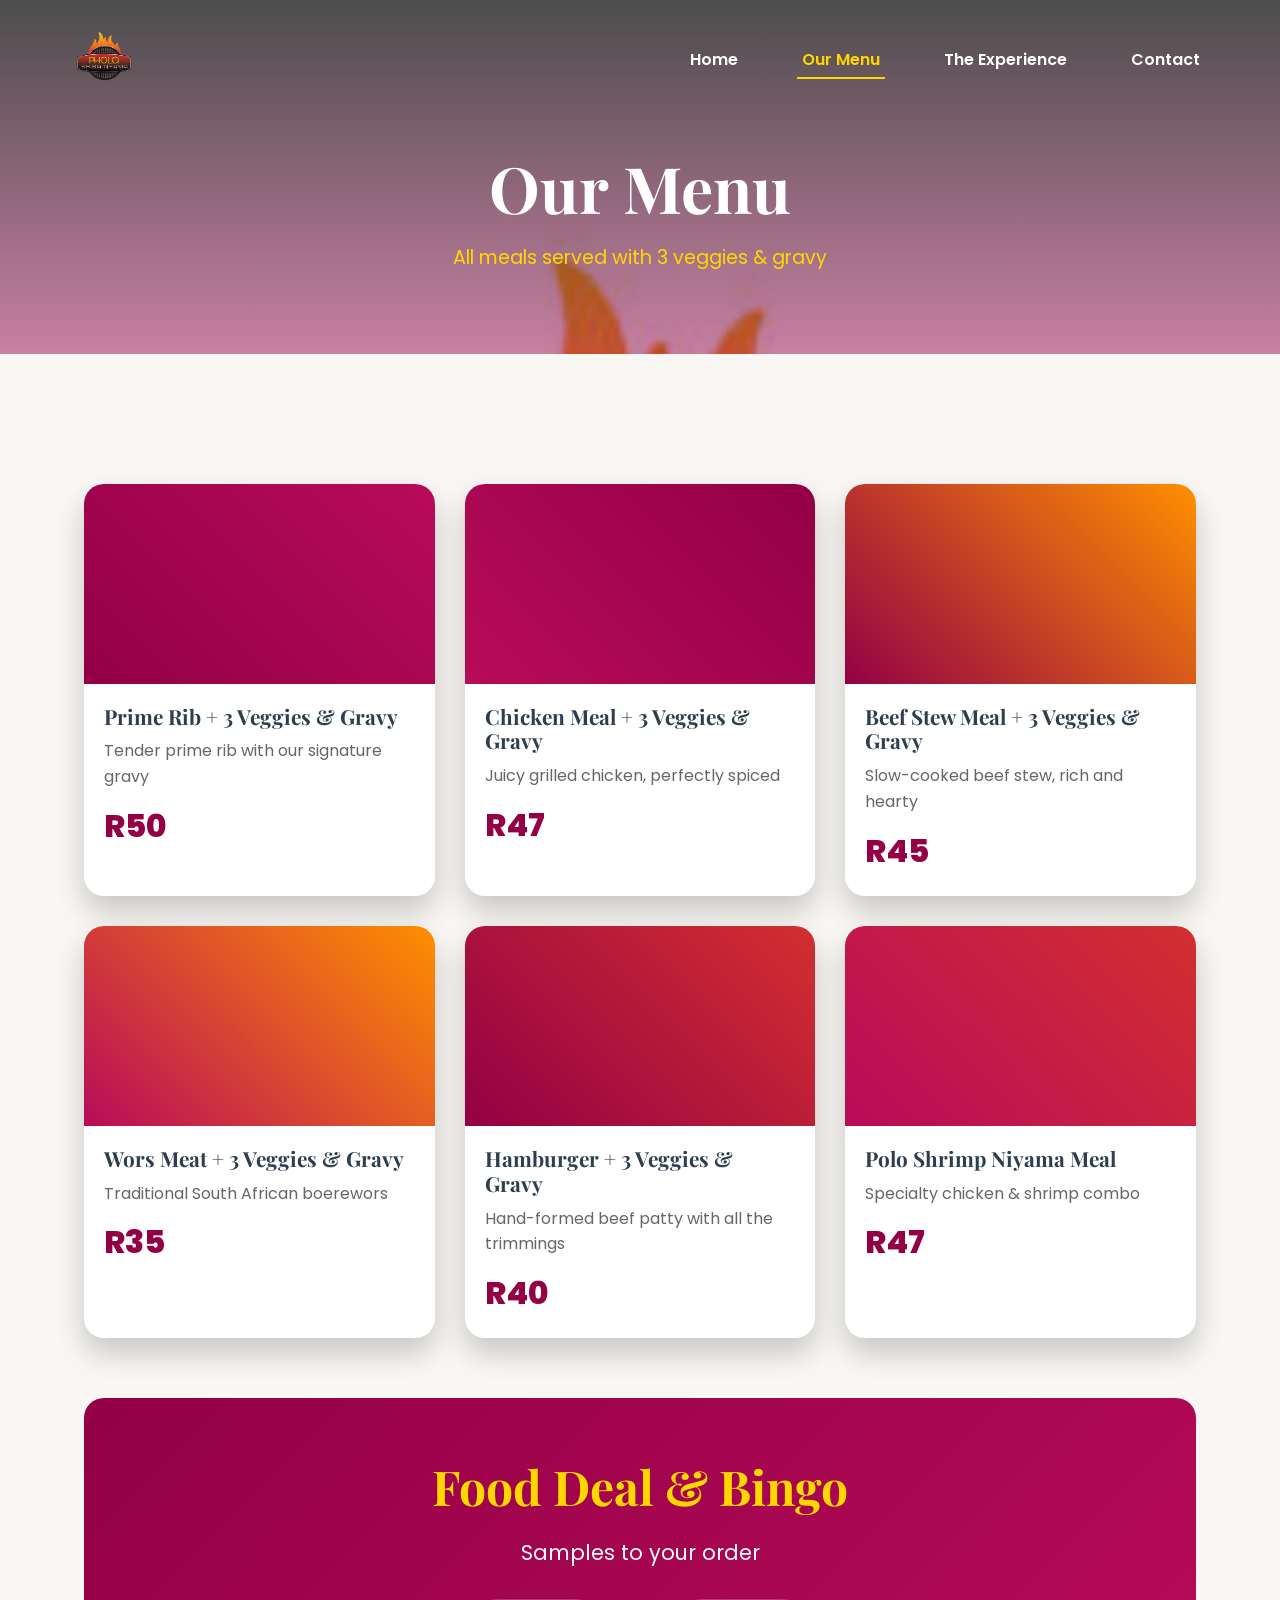
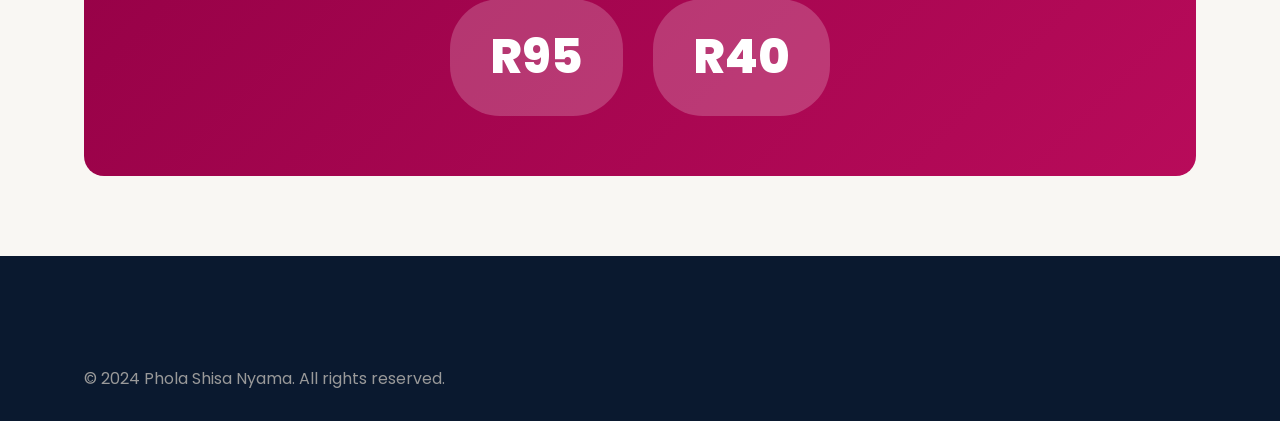
==== menu.html @ becb3c3a "Initial commit: Phola Shisa Nyama website - Complete restaurant website with hero slider, menu pages" ====
<!DOCTYPE html>
<html lang="en">
<head>
    <meta charset="UTF-8">
    <meta name="viewport" content="width=device-width, initial-scale=1.0">
    <title>Our Menu - Phola Shisa Nyama</title>
    <link rel="stylesheet" href="css/style.css">
    <link rel="stylesheet" href="https://cdnjs.cloudflare.com/ajax/libs/font-awesome/6.0.0/css/all.min.css">
    <link href="https://fonts.googleapis.com/css2?family=Playfair+Display:wght@400;500;600;700;800&family=Poppins:wght@300;400;500;600;700;800&display=swap" rel="stylesheet">
</head>
<body>
    <header class="header-transparent scrolled">
        <nav class="navbar">
            <div class="logo">
                <img src="images/images-removebg-preview.png" alt="Phola Shisa Nyama Logo">
            </div>
            <ul class="nav-menu">
                <li><a href="index.html">Home</a></li>
                <li><a href="menu.html" class="active">Our Menu</a></li>
                <li><a href="index.html#experience">The Experience</a></li>
                <li><a href="index.html#contact">Contact</a></li>
            </ul>
            <div class="hamburger">
                <span></span>
                <span></span>
                <span></span>
            </div>
        </nav>
    </header>

    <section class="page-header" style="background: linear-gradient(rgba(0,0,0,0.7), rgba(147,0,69,0.5)), url('images/images.jpg'); background-size: cover; padding: 150px 0 80px;">
        <div class="container">
            <h1 style="font-size: 4rem; font-family: var(--font-display); color: var(--white);">Our Menu</h1>
            <p style="font-size: 1.2rem; color: var(--gold);">All meals served with 3 veggies & gravy</p>
        </div>
    </section>

    <section class="full-menu" style="padding: 80px 0;">
        <div class="container">
            <div class="menu-grid" style="grid-template-columns: repeat(auto-fit, minmax(300px, 1fr));">
                <div class="menu-item">
                    <div class="menu-item-image" style="background: linear-gradient(45deg, #930045, #b80b5a); height: 200px;"></div>
                    <div class="menu-item-content" style="padding: 20px;">
                        <h3>Prime Rib + 3 Veggies & Gravy</h3>
                        <p style="color: #666; margin: 10px 0;">Tender prime rib with our signature gravy</p>
                        <div class="price" style="font-size: 2rem; color: #930045; font-weight: 800;">R50</div>
                    </div>
                </div>
                
                <div class="menu-item">
                    <div class="menu-item-image" style="background: linear-gradient(45deg, #b80b5a, #930045); height: 200px;"></div>
                    <div class="menu-item-content" style="padding: 20px;">
                        <h3>Chicken Meal + 3 Veggies & Gravy</h3>
                        <p style="color: #666; margin: 10px 0;">Juicy grilled chicken, perfectly spiced</p>
                        <div class="price" style="font-size: 2rem; color: #930045; font-weight: 800;">R47</div>
                    </div>
                </div>
                
                <div class="menu-item">
                    <div class="menu-item-image" style="background: linear-gradient(45deg, #930045, #ff8f00); height: 200px;"></div>
                    <div class="menu-item-content" style="padding: 20px;">
                        <h3>Beef Stew Meal + 3 Veggies & Gravy</h3>
                        <p style="color: #666; margin: 10px 0;">Slow-cooked beef stew, rich and hearty</p>
                        <div class="price" style="font-size: 2rem; color: #930045; font-weight: 800;">R45</div>
                    </div>
                </div>
                
                <div class="menu-item">
                    <div class="menu-item-image" style="background: linear-gradient(45deg, #b80b5a, #ff8f00); height: 200px;"></div>
                    <div class="menu-item-content" style="padding: 20px;">
                        <h3>Wors Meat + 3 Veggies & Gravy</h3>
                        <p style="color: #666; margin: 10px 0;">Traditional South African boerewors</p>
                        <div class="price" style="font-size: 2rem; color: #930045; font-weight: 800;">R35</div>
                    </div>
                </div>
                
                <div class="menu-item">
                    <div class="menu-item-image" style="background: linear-gradient(45deg, #930045, #d32f2f); height: 200px;"></div>
                    <div class="menu-item-content" style="padding: 20px;">
                        <h3>Hamburger + 3 Veggies & Gravy</h3>
                        <p style="color: #666; margin: 10px 0;">Hand-formed beef patty with all the trimmings</p>
                        <div class="price" style="font-size: 2rem; color: #930045; font-weight: 800;">R40</div>
                    </div>
                </div>
                
                <div class="menu-item">
                    <div class="menu-item-image" style="background: linear-gradient(45deg, #b80b5a, #d32f2f); height: 200px;"></div>
                    <div class="menu-item-content" style="padding: 20px;">
                        <h3>Polo Shrimp Niyama Meal</h3>
                        <p style="color: #666; margin: 10px 0;">Specialty chicken & shrimp combo</p>
                        <div class="price" style="font-size: 2rem; color: #930045; font-weight: 800;">R47</div>
                    </div>
                </div>
            </div>
            
            <div class="special-deal" style="background: linear-gradient(135deg, #930045, #b80b5a); padding: 60px; border-radius: 20px; text-align: center; margin-top: 60px;">
                <h3 style="font-size: 3rem; color: var(--gold); margin-bottom: 20px;">Food Deal & Bingo</h3>
                <p style="font-size: 1.3rem; color: var(--white); margin-bottom: 30px;">Samples to your order</p>
                <div style="display: flex; justify-content: center; gap: 30px;">
                    <span style="font-size: 3rem; font-weight: 800; color: var(--white); background: rgba(255,255,255,0.2); padding: 20px 40px; border-radius: 50px;">R95</span>
                    <span style="font-size: 3rem; font-weight: 800; color: var(--white); background: rgba(255,255,255,0.2); padding: 20px 40px; border-radius: 50px;">R40</span>
                </div>
            </div>
        </div>
    </section>

    <footer class="footer">
        <div class="container">
            <div class="footer-bottom" style="border: none; text-align: center;">
                <p>&copy; 2024 Phola Shisa Nyama. All rights reserved.</p>
            </div>
        </div>
    </footer>

    <script src="js/script.js"></script>
</body>
</html>
---- css/style.css ----
/* ===== RESET & BASE ===== */
* {
    margin: 0;
    padding: 0;
    box-sizing: border-box;
}

:root {
    /* Primary Colors */
    --primary-color: #d32f2f;
    --secondary-color: #ff8f00;
    --dark-color: #2c3e50;
    --light-color: #f9f7f3;
    --accent-color: #27ae60;
    
    /* Text Colors */
    --text-dark: #333;
    --text-light: #666;
    --white: #fff;
    --black: #000;
    
    /* Brand Colors */
    --magenta: #930045;
    --magenta-light: #b80b5a;
    --magenta-dark: #6d0033;
    --gold: #ffd700;
    --navy: #0a192f;
    
    /* Effects */
    --shadow: 0 5px 15px rgba(0,0,0,0.1);
    --shadow-hover: 0 30px 50px rgba(0,0,0,0.3);
    --transition: all 0.3s ease;
    
    /* Fonts */
    --font-primary: 'Poppins', sans-serif;
    --font-display: 'Playfair Display', serif;
}

body {
    font-family: var(--font-primary);
    line-height: 1.6;
    color: var(--text-dark);
    background-color: var(--light-color);
    overflow-x: hidden;
}

.container {
    width: 90%;
    max-width: 1200px;
    margin: 0 auto;
    padding: 0 20px;
}

/* ===== TYPOGRAPHY ===== */
h1, h2, h3, h4, h5, h6 {
    font-family: var(--font-display);
    font-weight: 700;
    line-height: 1.2;
}

/* ===== PRELOADER ===== */
.preloader {
    position: fixed;
    top: 0;
    left: 0;
    width: 100%;
    height: 100%;
    background: var(--magenta);
    z-index: 9999;
    display: flex;
    justify-content: center;
    align-items: center;
    transition: opacity 0.5s ease, visibility 0.5s ease;
}

.preloader.fade-out {
    opacity: 0;
    visibility: hidden;
}

.preloader-content {
    text-align: center;
}

.preloader-logo {
    height: 100px;
    width: auto;
    margin-bottom: 20px;
    filter: brightness(0) invert(1);
}

.preloader-text {
    color: var(--white);
    font-size: 1.5rem;
    font-weight: 600;
    letter-spacing: 5px;
    margin-bottom: 20px;
}

.loader {
    width: 50px;
    height: 50px;
    border: 3px solid var(--white);
    border-radius: 50%;
    border-top-color: transparent;
    animation: spin 1s linear infinite;
    margin: 0 auto;
}

@keyframes spin {
    to { transform: rotate(360deg); }
}

/* ===== HEADER & NAVIGATION ===== */
header {
    position: fixed;
    top: 0;
    left: 0;
    width: 100%;
    z-index: 1000;
    transition: var(--transition);
}

.header-transparent {
    background: transparent;
    box-shadow: none;
}

.header-transparent.scrolled {
    background: var(--magenta);
    box-shadow: 0 5px 20px rgba(0,0,0,0.1);
}

.navbar {
    display: flex;
    justify-content: space-between;
    align-items: center;
    padding: 1rem 5%;
    max-width: 1400px;
    margin: 0 auto;
}

.logo img {
    height: 80px;
    width: auto;
    transition: var(--transition);
}

.header-transparent.scrolled .logo img {
    height: 60px;
}

/* Navigation Container */
.nav-container {
    display: flex;
    align-items: center;
    gap: 2rem;
}

.nav-menu {
    display: flex;
    list-style: none;
    gap: 2rem;
}

.nav-menu a {
    text-decoration: none;
    color: var(--white);
    font-weight: 600;
    font-size: 1rem;
    transition: var(--transition);
    padding: 0.5rem 1rem;
    border-radius: 5px;
    position: relative;
}

.nav-menu a::after {
    content: '';
    position: absolute;
    bottom: 0;
    left: 50%;
    transform: translateX(-50%);
    width: 0;
    height: 2px;
    background: var(--gold);
    transition: width 0.3s ease;
}

.nav-menu a:hover::after,
.nav-menu a.active::after {
    width: 80%;
}

.nav-menu a:hover,
.nav-menu a.active {
    color: var(--gold);
}

/* Navigation Actions */
.nav-actions {
    display: flex;
    align-items: center;
    gap: 1rem;
}

.btn-nav-call {
    display: flex;
    align-items: center;
    gap: 0.5rem;
    color: var(--white);
    text-decoration: none;
    font-weight: 500;
    padding: 0.5rem 1rem;
    border-radius: 50px;
    border: 1px solid rgba(255,255,255,0.3);
    transition: var(--transition);
}

.btn-nav-call:hover {
    background: rgba(255,255,255,0.1);
    border-color: var(--white);
}

.btn-nav-order {
    background: var(--white);
    color: var(--magenta);
    text-decoration: none;
    padding: 0.5rem 1.5rem;
    border-radius: 50px;
    font-weight: 600;
    transition: var(--transition);
}

.btn-nav-order:hover {
    background: var(--gold);
    color: var(--magenta-dark);
    transform: translateY(-2px);
    box-shadow: var(--shadow);
}

/* Hamburger Menu */
.hamburger {
    display: none;
    flex-direction: column;
    cursor: pointer;
    z-index: 1001;
}

.hamburger span {
    width: 25px;
    height: 3px;
    background-color: var(--white);
    margin: 3px 0;
    transition: var(--transition);
}

/* ===== HERO SECTION ===== */
.hero {
    height: 100vh;
    position: relative;
    overflow: hidden;
}

.hero-slide {
    position: absolute;
    top: 0;
    left: 0;
    width: 100%;
    height: 100%;
    background-size: cover;
    background-position: center;
    display: flex;
    align-items: center;
    justify-content: center;
}

.hero-content {
    max-width: 900px;
    padding: 0 20px;
    text-align: center;
    color: var(--white);
    position: relative;
    z-index: 2;
}

.hero-subtitle {
    font-size: 1.2rem;
    text-transform: uppercase;
    letter-spacing: 3px;
    display: block;
    margin-bottom: 1rem;
    color: var(--gold);
    font-weight: 300;
}

.hero h1 {
    font-size: 5rem;
    font-family: var(--font-display);
    font-weight: 800;
    line-height: 1.2;
    margin-bottom: 1rem;
}

.hero h1 span {
    color: var(--gold);
    display: inline-block;
    position: relative;
}

.hero h1 span::after {
    content: '';
    position: absolute;
    bottom: 10px;
    left: 0;
    width: 100%;
    height: 10px;
    background: rgba(255,215,0,0.3);
    z-index: -1;
}

.hero-tagline {
    font-size: 1.5rem;
    margin-bottom: 2rem;
    font-weight: 300;
    letter-spacing: 1px;
}

/* Hero Social Icons */
.hero-social {
    position: absolute;
    bottom: 50px;
    left: 50px;
    display: flex;
    gap: 1rem;
    z-index: 10;
}

.hero-social a {
    color: var(--white);
    font-size: 1.2rem;
    width: 40px;
    height: 40px;
    border-radius: 50%;
    border: 1px solid rgba(255,255,255,0.3);
    display: flex;
    align-items: center;
    justify-content: center;
    transition: var(--transition);
    text-decoration: none;
}

.hero-social a:hover {
    background: var(--white);
    color: var(--magenta);
    border-color: var(--white);
    transform: translateY(-3px);
}

/* Scroll Indicator */
.hero-scroll-indicator {
    position: absolute;
    bottom: 50px;
    right: 50px;
    z-index: 10;
}
/* ===== FOOD SLIDER - FIFO ANIMATION ===== */
.food-slider-container {
    position: absolute;
    bottom: 150px;
    left: 0;
    width: 100%;
    overflow: hidden;
    padding: 20px 0;
    z-index: 5;
}

.food-slider-track {
    display: flex;
    gap: 25px;
    animation: slideLeftToRight 25s linear infinite;
    width: fit-content;
}

/* Pause animation on hover */
.food-slider-container:hover .food-slider-track {
    animation-play-state: paused;
}

.food-item {
    flex: 0 0 auto;
    width: 180px;
    background: rgba(255, 255, 255, 0.15);
    backdrop-filter: blur(10px);
    -webkit-backdrop-filter: blur(10px);
    border: 1px solid rgba(255, 215, 0, 0.3);
    border-radius: 100px 100px 20px 20px;
    padding: 15px 15px 20px;
    text-align: center;
    box-shadow: 0 10px 30px rgba(0, 0, 0, 0.2);
    transition: all 0.3s ease;
    cursor: pointer;
}

.food-item:hover {
    transform: translateY(-10px);
    background: rgba(255, 255, 255, 0.25);
    border-color: var(--gold);
    box-shadow: 0 15px 40px rgba(0, 0, 0, 0.3);
}

.food-item-image {
    width: 120px;
    height: 120px;
    border-radius: 50%;
    margin: 0 auto 15px;
    overflow: hidden;
    border: 3px solid var(--gold);
    box-shadow: 0 5px 15px rgba(0, 0, 0, 0.3);
    background: var(--white);
}

.food-item-image img {
    width: 100%;
    height: 100%;
    object-fit: cover;
    transition: transform 0.3s ease;
}

.food-item:hover .food-item-image img {
    transform: scale(1.1);
}

.food-item h4 {
    color: var(--white);
    font-size: 1rem;
    font-weight: 600;
    margin-bottom: 5px;
    text-shadow: 0 2px 5px rgba(0, 0, 0, 0.3);
}

.food-item-price {
    color: var(--gold);
    font-weight: 700;
    font-size: 1.2rem;
    display: inline-block;
    background: rgba(147, 0, 69, 0.7);
    padding: 3px 15px;
    border-radius: 50px;
    backdrop-filter: blur(5px);
    -webkit-backdrop-filter: blur(5px);
}

/* Animation for FIFO (First In First Out) effect - sliding left to right */
@keyframes slideLeftToRight {
    0% {
        transform: translateX(-100%);
    }
    100% {
        transform: translateX(0);
    }
}

/* Duplicate the track to create seamless loop */
.food-slider-track::after {
    content: '';
    display: none;
}

/* Responsive adjustments */
@media (max-width: 768px) {
    .food-slider-container {
        bottom: 120px;
    }
    
    .food-item {
        width: 140px;
        padding: 10px 10px 15px;
    }
    
    .food-item-image {
        width: 90px;
        height: 90px;
    }
    
    .food-item h4 {
        font-size: 0.9rem;
    }
    
    .food-item-price {
        font-size: 1rem;
    }
}

@media (max-width: 480px) {
    .food-slider-container {
        bottom: 100px;
    }
    
    .food-item {
        width: 120px;
    }
    
    .food-item-image {
        width: 70px;
        height: 70px;
    }
}
.scroll-down {
    color: var(--white);
    text-decoration: none;
    display: flex;
    flex-direction: column;
    align-items: center;
    gap: 0.5rem;
    font-size: 0.9rem;
    text-transform: uppercase;
    letter-spacing: 2px;
    animation: bounce 2s infinite;
}

@keyframes bounce {
    0%, 20%, 50%, 80%, 100% {transform: translateY(0);}
    40% {transform: translateY(-10px);}
    60% {transform: translateY(-5px);}
}

/* ===== BUTTONS ===== */
.btn {
    display: inline-block;
    padding: 12px 30px;
    text-decoration: none;
    border-radius: 50px;
    font-weight: 600;
    transition: var(--transition);
    margin: 0 10px;
    border: none;
    cursor: pointer;
    font-size: 1rem;
}

.btn-primary {
    background-color: var(--magenta);
    color: var(--white);
}

.btn-primary:hover {
    background-color: var(--magenta-dark);
    transform: translateY(-2px);
    box-shadow: var(--shadow);
}

.btn-outline {
    background: transparent;
    color: var(--white);
    border: 2px solid var(--white);
}

.btn-outline:hover {
    background: var(--white);
    color: var(--magenta);
}

.btn-large {
    padding: 15px 40px;
    font-size: 1.1rem;
}

/* ===== SECTION HEADERS ===== */
.section-header {
    text-align: center;
    margin-bottom: 4rem;
}

.section-header.light {
    color: var(--white);
}

.section-subtitle {
    color: var(--magenta);
    text-transform: uppercase;
    letter-spacing: 3px;
    font-size: 0.9rem;
    font-weight: 600;
    display: block;
    margin-bottom: 1rem;
}

.section-header.light .section-subtitle {
    color: var(--gold);
}

.section-title {
    font-size: 3rem;
    font-family: var(--font-display);
    font-weight: 700;
    margin-bottom: 1rem;
    color: var(--dark-color);
}

.section-header.light .section-title {
    color: var(--white);
}

.section-title span {
    color: var(--magenta);
}

.section-header.light .section-title span {
    color: var(--gold);
}

.section-divider {
    display: flex;
    align-items: center;
    justify-content: center;
    gap: 1rem;
    margin: 1.5rem 0;
}

.divider-line {
    width: 50px;
    height: 2px;
    background: var(--magenta);
}

.section-divider i {
    color: var(--magenta);
    font-size: 1.5rem;
}

.section-description {
    max-width: 600px;
    margin: 0 auto;
    color: var(--text-light);
    font-size: 1.1rem;
}

/* ===== EXPERIENCE SECTION ===== */
.experience {
    padding: 100px 0;
    background: var(--white);
}

.experience-grid {
    display: grid;
    grid-template-columns: repeat(auto-fit, minmax(250px, 1fr));
    gap: 30px;
    margin-top: 50px;
}

.experience-card {
    text-align: center;
    padding: 40px 30px;
    background: var(--light-color);
    border-radius: 20px;
    transition: var(--transition);
    position: relative;
    overflow: hidden;
}

.experience-card::before {
    content: '';
    position: absolute;
    top: 0;
    left: 0;
    width: 100%;
    height: 5px;
    background: linear-gradient(90deg, var(--magenta), var(--gold));
    transform: translateX(-100%);
    transition: transform 0.3s ease;
}

.experience-card:hover {
    transform: translateY(-10px);
    box-shadow: 0 20px 40px rgba(0,0,0,0.1);
}

.experience-card:hover::before {
    transform: translateX(0);
}

.experience-icon {
    width: 80px;
    height: 80px;
    background: var(--magenta);
    border-radius: 50%;
    display: flex;
    align-items: center;
    justify-content: center;
    margin: 0 auto 30px;
    transition: var(--transition);
}

.experience-card:hover .experience-icon {
    background: var(--gold);
    transform: rotateY(360deg);
}

.experience-icon i {
    font-size: 2rem;
    color: var(--white);
}

.experience-card h3 {
    font-size: 1.5rem;
    margin-bottom: 1rem;
    color: var(--dark-color);
}

.experience-card p {
    color: var(--text-light);
    line-height: 1.8;
}

/* ===== FEATURED MENU SECTION ===== */
.featured-menu {
    padding: 100px 0;
    background: linear-gradient(135deg, var(--magenta) 0%, var(--magenta-light) 100%);
    position: relative;
    overflow: hidden;
}

.pattern-bg {
    position: absolute;
    top: 0;
    left: 0;
    width: 100%;
    height: 100%;
    background-image: url('[data-uri]');
    opacity: 0.1;
    pointer-events: none;
}

.menu-grid {
    display: grid;
    grid-template-columns: repeat(auto-fit, minmax(300px, 1fr));
    gap: 30px;
    margin: 50px 0;
}

.menu-item {
    background: var(--white);
    border-radius: 20px;
    overflow: hidden;
    box-shadow: 0 15px 30px rgba(0,0,0,0.2);
    transition: var(--transition);
}

.menu-item:hover {
    transform: translateY(-10px);
    box-shadow: var(--shadow-hover);
}

.menu-item-image {
    height: 200px;
    background-size: cover;
    background-position: center;
    position: relative;
}

.menu-item-content {
    padding: 25px;
}

.menu-item h3 {
    font-size: 1.3rem;
    margin-bottom: 10px;
    color: var(--dark-color);
}

.item-description {
    color: var(--text-light);
    margin-bottom: 15px;
    font-size: 0.95rem;
}

.menu-item .price {
    font-size: 2rem;
    font-weight: 800;
    color: var(--magenta);
}

.center-btn {
    text-align: center;
    margin-top: 20px;
}

/* ===== STATS SECTION ===== */
.stats {
    padding: 80px 0;
    background: var(--white);
}

.stats-grid {
    display: grid;
    grid-template-columns: repeat(auto-fit, minmax(200px, 1fr));
    gap: 30px;
    text-align: center;
}

.stat-item {
    padding: 30px;
}

.stat-number {
    font-size: 4rem;
    font-weight: 800;
    color: var(--magenta);
    font-family: var(--font-display);
    line-height: 1;
    margin-bottom: 10px;
}

.stat-label {
    font-size: 1.1rem;
    color: var(--text-light);
    text-transform: uppercase;
    letter-spacing: 1px;
}

/* ===== BINGO SPECIAL SECTION ===== */
.bingo-special {
    padding: 100px 0;
    background: linear-gradient(135deg, #f5f7fa 0%, #e9ecef 100%);
}

.bingo-wrapper {
    display: grid;
    grid-template-columns: 1fr 1fr;
    gap: 50px;
    background: var(--white);
    border-radius: 30px;
    overflow: hidden;
    box-shadow: 0 30px 60px rgba(0,0,0,0.1);
}

.bingo-content {
    padding: 60px;
}

.bingo-tag {
    background: var(--gold);
    color: var(--dark-color);
    padding: 8px 20px;
    border-radius: 50px;
    font-weight: 600;
    font-size: 0.9rem;
    display: inline-block;
    margin-bottom: 20px;
}

.bingo-content h2 {
    font-size: 3rem;
    font-family: var(--font-display);
    margin-bottom: 20px;
    color: var(--dark-color);
}

.bingo-desc {
    font-size: 1.2rem;
    color: var(--text-light);
    margin-bottom: 30px;
}

.bingo-prices {
    display: flex;
    gap: 20px;
    margin: 30px 0;
}

.price-card {
    flex: 1;
    background: linear-gradient(135deg, var(--magenta), var(--magenta-light));
    padding: 30px;
    border-radius: 20px;
    text-align: center;
    color: var(--white);
}

.price-label {
    display: block;
    font-size: 0.9rem;
    text-transform: uppercase;
    letter-spacing: 2px;
    margin-bottom: 10px;
    opacity: 0.9;
}

.price-value {
    font-size: 3.5rem;
    font-weight: 800;
    font-family: var(--font-display);
}

.bingo-features {
    margin: 30px 0;
}

.bingo-feature {
    display: flex;
    align-items: center;
    gap: 10px;
    margin-bottom: 15px;
}

.bingo-feature i {
    color: var(--magenta);
    font-size: 1.2rem;
}

.bingo-image {
    position: relative;
    overflow: hidden;
    min-height: 400px;
}

.bingo-image img {
    width: 100%;
    height: 100%;
    object-fit: cover;
}

/* ===== TESTIMONIALS SECTION ===== */
.testimonials {
    padding: 100px 0;
    background: var(--white);
}

.testimonials-slider {
    display: grid;
    grid-template-columns: repeat(auto-fit, minmax(300px, 1fr));
    gap: 30px;
    margin-top: 50px;
}

.testimonial-card {
    background: var(--light-color);
    padding: 40px;
    border-radius: 20px;
    position: relative;
}

.testimonial-card::before {
    content: '"';
    position: absolute;
    top: 20px;
    right: 30px;
    font-size: 8rem;
    color: var(--magenta);
    opacity: 0.1;
    font-family: var(--font-display);
    line-height: 1;
}

.testimonial-rating {
    color: var(--gold);
    margin-bottom: 20px;
}

.testimonial-rating i {
    margin-right: 5px;
}

.testimonial-text {
    font-size: 1.1rem;
    line-height: 1.8;
    color: var(--text-dark);
    margin-bottom: 30px;
    font-style: italic;
}

.testimonial-author {
    display: flex;
    align-items: center;
    gap: 15px;
}

.testimonial-author img {
    width: 60px;
    height: 60px;
    border-radius: 50%;
    object-fit: cover;
    background: var(--magenta);
}

.testimonial-author h4 {
    font-size: 1.1rem;
    margin-bottom: 5px;
    color: var(--dark-color);
}

.testimonial-author span {
    font-size: 0.9rem;
    color: var(--text-light);
}

/* ===== INSTAGRAM FEED ===== */
.instagram-feed {
    padding: 0;
}

.instagram-header {
    text-align: center;
    padding: 60px;
    background: linear-gradient(135deg, #405DE6, #5851DB, #833AB4, #C13584, #E1306C, #FD1D1D);
    color: var(--white);
}

.instagram-header i {
    font-size: 3rem;
    margin-bottom: 1rem;
}

.instagram-header h3 {
    font-size: 2rem;
    margin-bottom: 1rem;
    font-family: var(--font-primary);
}

.btn-instagram {
    background: var(--white);
    color: var(--dark-color);
    padding: 12px 40px;
    border-radius: 50px;
    text-decoration: none;
    font-weight: 600;
    display: inline-block;
    transition: var(--transition);
}

.btn-instagram:hover {
    transform: translateY(-2px);
    box-shadow: 0 10px 20px rgba(0,0,0,0.2);
}

.instagram-grid {
    display: grid;
    grid-template-columns: repeat(6, 1fr);
}

.instagram-item {
    position: relative;
    overflow: hidden;
    aspect-ratio: 1;
}

.instagram-item img {
    width: 100%;
    height: 100%;
    object-fit: cover;
    transition: transform 0.5s ease;
}

.instagram-item:hover img {
    transform: scale(1.1);
}

.instagram-overlay {
    position: absolute;
    top: 0;
    left: 0;
    width: 100%;
    height: 100%;
    background: rgba(147, 0, 69, 0.8);
    display: flex;
    align-items: center;
    justify-content: center;
    opacity: 0;
    transition: opacity 0.3s ease;
}

.instagram-item:hover .instagram-overlay {
    opacity: 1;
}

.instagram-overlay i {
    color: var(--white);
    font-size: 2rem;
}

/* ===== FOOTER ===== */
.footer {
    background: var(--navy);
    color: var(--white);
    padding: 80px 0 0;
}

.footer-top {
    display: grid;
    grid-template-columns: 2fr 1fr 1fr 2fr;
    gap: 40px;
    margin-bottom: 60px;
}

.footer-logo-col {
    max-width: 300px;
}

.footer-logo {
    height: 60px;
    width: auto;
    margin-bottom: 20px;
    filter: brightness(0) invert(1);
}

.footer-logo-col p {
    color: #999;
    line-height: 1.8;
    margin-bottom: 20px;
}

.footer-social {
    display: flex;
    gap: 1rem;
}

.footer-social a {
    width: 40px;
    height: 40px;
    border-radius: 50%;
    background: rgba(255,255,255,0.1);
    display: flex;
    align-items: center;
    justify-content: center;
    color: var(--white);
    transition: var(--transition);
    text-decoration: none;
}

.footer-social a:hover {
    background: var(--magenta);
    transform: translateY(-3px);
}

.footer-links h4,
.footer-contact h4 {
    font-size: 1.2rem;
    margin-bottom: 20px;
    position: relative;
    padding-bottom: 10px;
    color: var(--white);
}

.footer-links h4::after,
.footer-contact h4::after {
    content: '';
    position: absolute;
    bottom: 0;
    left: 0;
    width: 50px;
    height: 2px;
    background: var(--magenta);
}

.footer-links ul {
    list-style: none;
}

.footer-links li {
    margin-bottom: 10px;
}

.footer-links a {
    color: #999;
    text-decoration: none;
    transition: var(--transition);
}

.footer-links a:hover {
    color: var(--magenta);
    padding-left: 5px;
}

.footer-contact p {
    color: #999;
    margin-bottom: 15px;
    display: flex;
    align-items: center;
    gap: 10px;
}

.footer-contact i {
    color: var(--magenta);
    width: 20px;
}

.footer-bottom {
    border-top: 1px solid rgba(255,255,255,0.1);
    padding: 30px 0;
    display: flex;
    justify-content: space-between;
    align-items: center;
    color: #999;
}

.footer-bottom-links a {
    color: #999;
    text-decoration: none;
    margin-left: 20px;
    transition: var(--transition);
}

.footer-bottom-links a:hover {
    color: var(--magenta);
}

/* ===== BACK TO TOP ===== */
.back-to-top {
    position: fixed;
    bottom: 30px;
    right: 30px;
    width: 50px;
    height: 50px;
    background: var(--magenta);
    color: var(--white);
    border-radius: 50%;
    display: flex;
    align-items: center;
    justify-content: center;
    text-decoration: none;
    opacity: 0;
    visibility: hidden;
    transition: var(--transition);
    z-index: 999;
}

.back-to-top.show {
    opacity: 1;
    visibility: visible;
}

.back-to-top:hover {
    background: var(--gold);
    color: var(--magenta);
    transform: translateY(-3px);
}

/* ===== PAGE HEADER (for menu.html) ===== */
.page-header {
    padding: 150px 0 80px;
    background-size: cover;
    background-position: center;
    text-align: center;
    color: var(--white);
}

.page-header h1 {
    font-size: 4rem;
    margin-bottom: 1rem;
}

/* ===== FULL MENU PAGE ===== */
.full-menu {
    padding: 80px 0;
}

.special-deal {
    padding: 60px;
    border-radius: 20px;
    text-align: center;
    margin-top: 60px;
}

.special-deal h3 {
    font-size: 3rem;
    color: var(--gold);
    margin-bottom: 20px;
}

.special-deal p {
    font-size: 1.3rem;
    color: var(--white);
    margin-bottom: 30px;
}

/* ===== RESPONSIVE DESIGN ===== */
@media (max-width: 1200px) {
    .hero h1 {
        font-size: 4rem;
    }
    
    .footer-top {
        grid-template-columns: repeat(2, 1fr);
    }
}

@media (max-width: 992px) {
    .nav-container {
        display: none;
    }
    
    .hamburger {
        display: flex;
    }
    
    .nav-menu.active {
        display: flex;
        position: absolute;
        top: 100%;
        left: 0;
        width: 100%;
        background: var(--magenta);
        flex-direction: column;
        padding: 20px;
        box-shadow: var(--shadow);
        z-index: 1000;
    }
    
    .nav-menu.active li {
        width: 100%;
        text-align: center;
    }
    
    .nav-menu.active a {
        display: block;
        padding: 15px;
    }
    
    .nav-menu.active a::after {
        display: none;
    }
    
    .bingo-wrapper {
        grid-template-columns: 1fr;
    }
    
    .bingo-image {
        min-height: 300px;
    }
    
    .instagram-grid {
        grid-template-columns: repeat(3, 1fr);
    }
}

@media (max-width: 768px) {
    .hero h1 {
        font-size: 3rem;
    }
    
    .hero-tagline {
        font-size: 1.2rem;
    }
    
    .section-title {
        font-size: 2.5rem;
    }
    
    .hero-social,
    .hero-scroll-indicator {
        display: none;
    }
    
    .footer-top {
        grid-template-columns: 1fr;
        gap: 30px;
    }
    
    .footer-logo-col {
        max-width: 100%;
    }
    
    .footer-bottom {
        flex-direction: column;
        gap: 20px;
        text-align: center;
    }
    
    .footer-bottom-links a {
        margin: 0 10px;
    }
    
    .instagram-grid {
        grid-template-columns: repeat(2, 1fr);
    }
    
    .bingo-prices {
        flex-direction: column;
    }
    
    .bingo-content {
        padding: 40px;
    }
    
    .bingo-content h2 {
        font-size: 2.5rem;
    }
}

@media (max-width: 480px) {
    .hero h1 {
        font-size: 2.2rem;
    }
    
    .hero h1 span {
        font-size: 2.2rem;
    }
    
    .hero-tagline {
        font-size: 1rem;
    }
    
    .section-title {
        font-size: 2rem;
    }
    
    .btn {
        display: block;
        margin: 10px auto;
        width: 200px;
    }
    
    .btn-nav-call span {
        display: none;
    }
    
    .btn-nav-call i {
        margin: 0;
    }
    
    .bingo-content {
        padding: 30px;
    }
    
    .bingo-content h2 {
        font-size: 2rem;
    }
    
    .price-value {
        font-size: 2.5rem;
    }
    
    .instagram-grid {
        grid-template-columns: 1fr;
    }
    
    .stat-number {
        font-size: 3rem;
    }
}
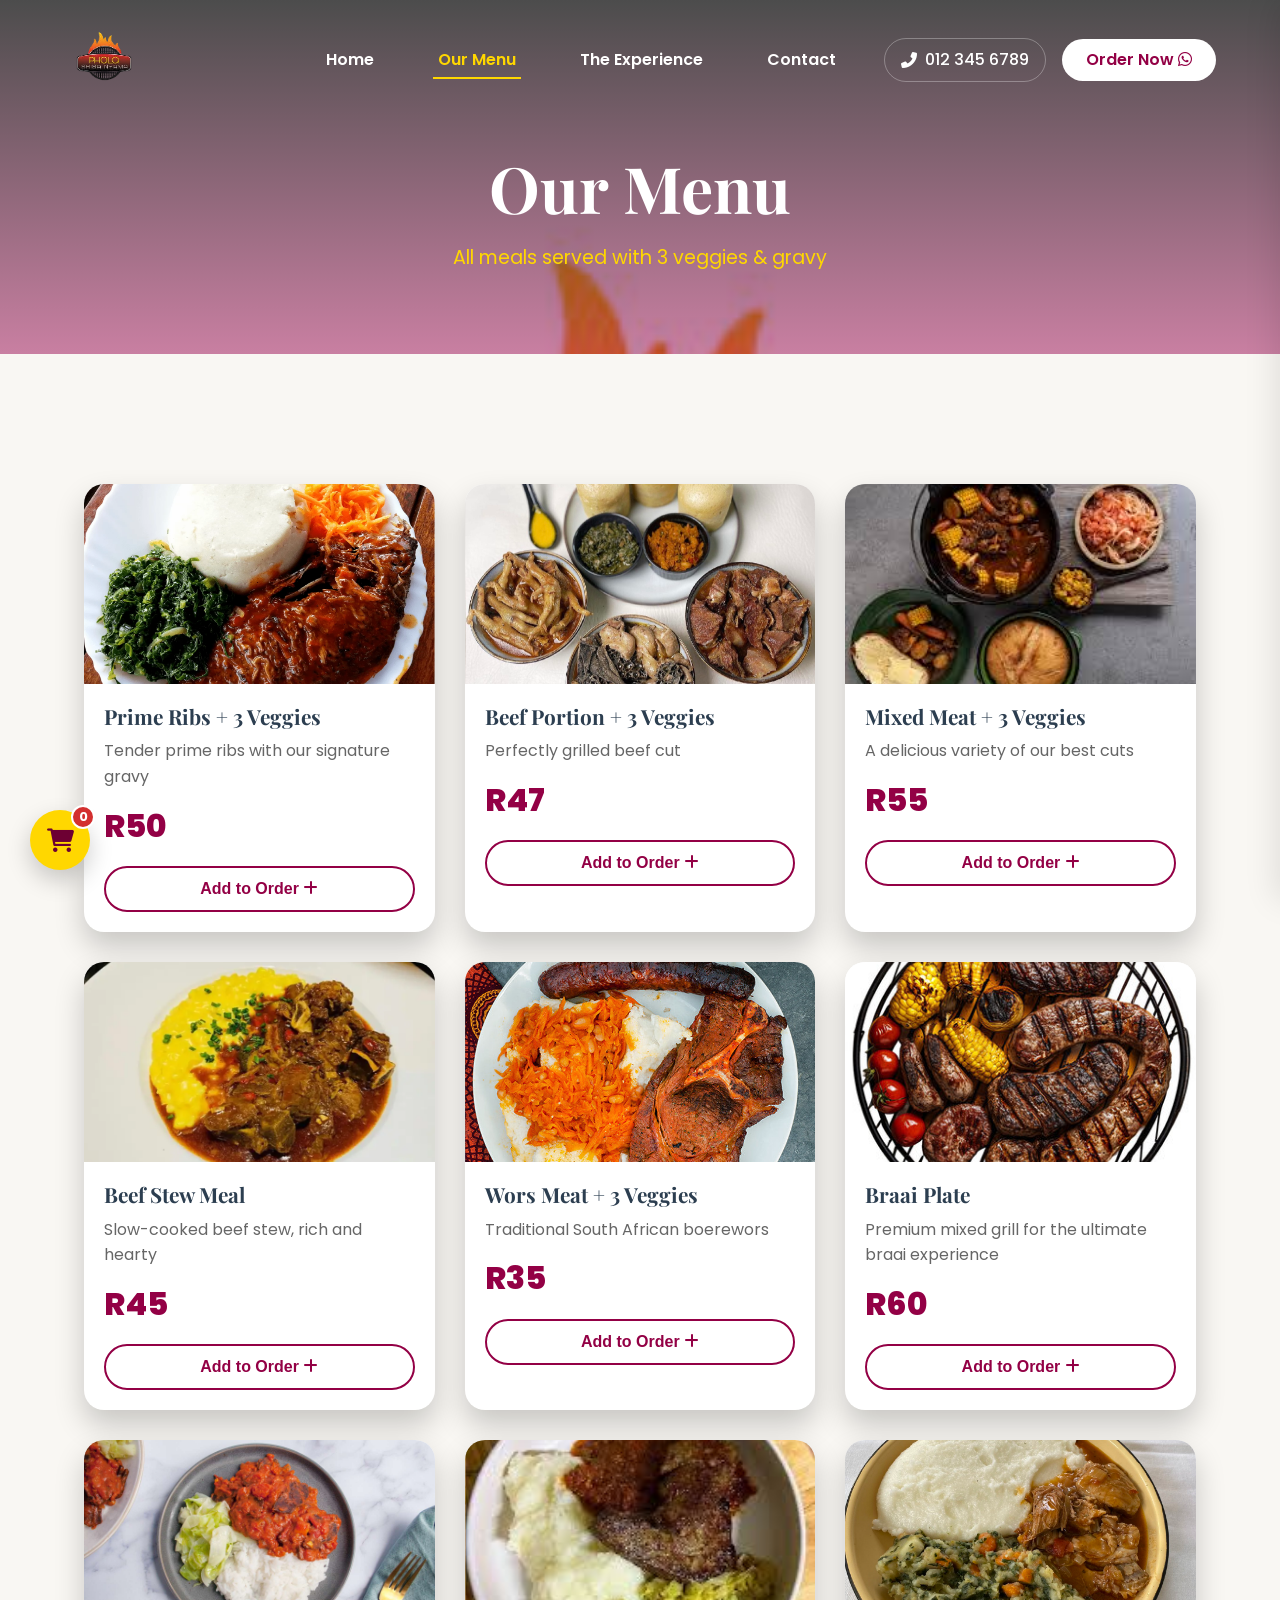
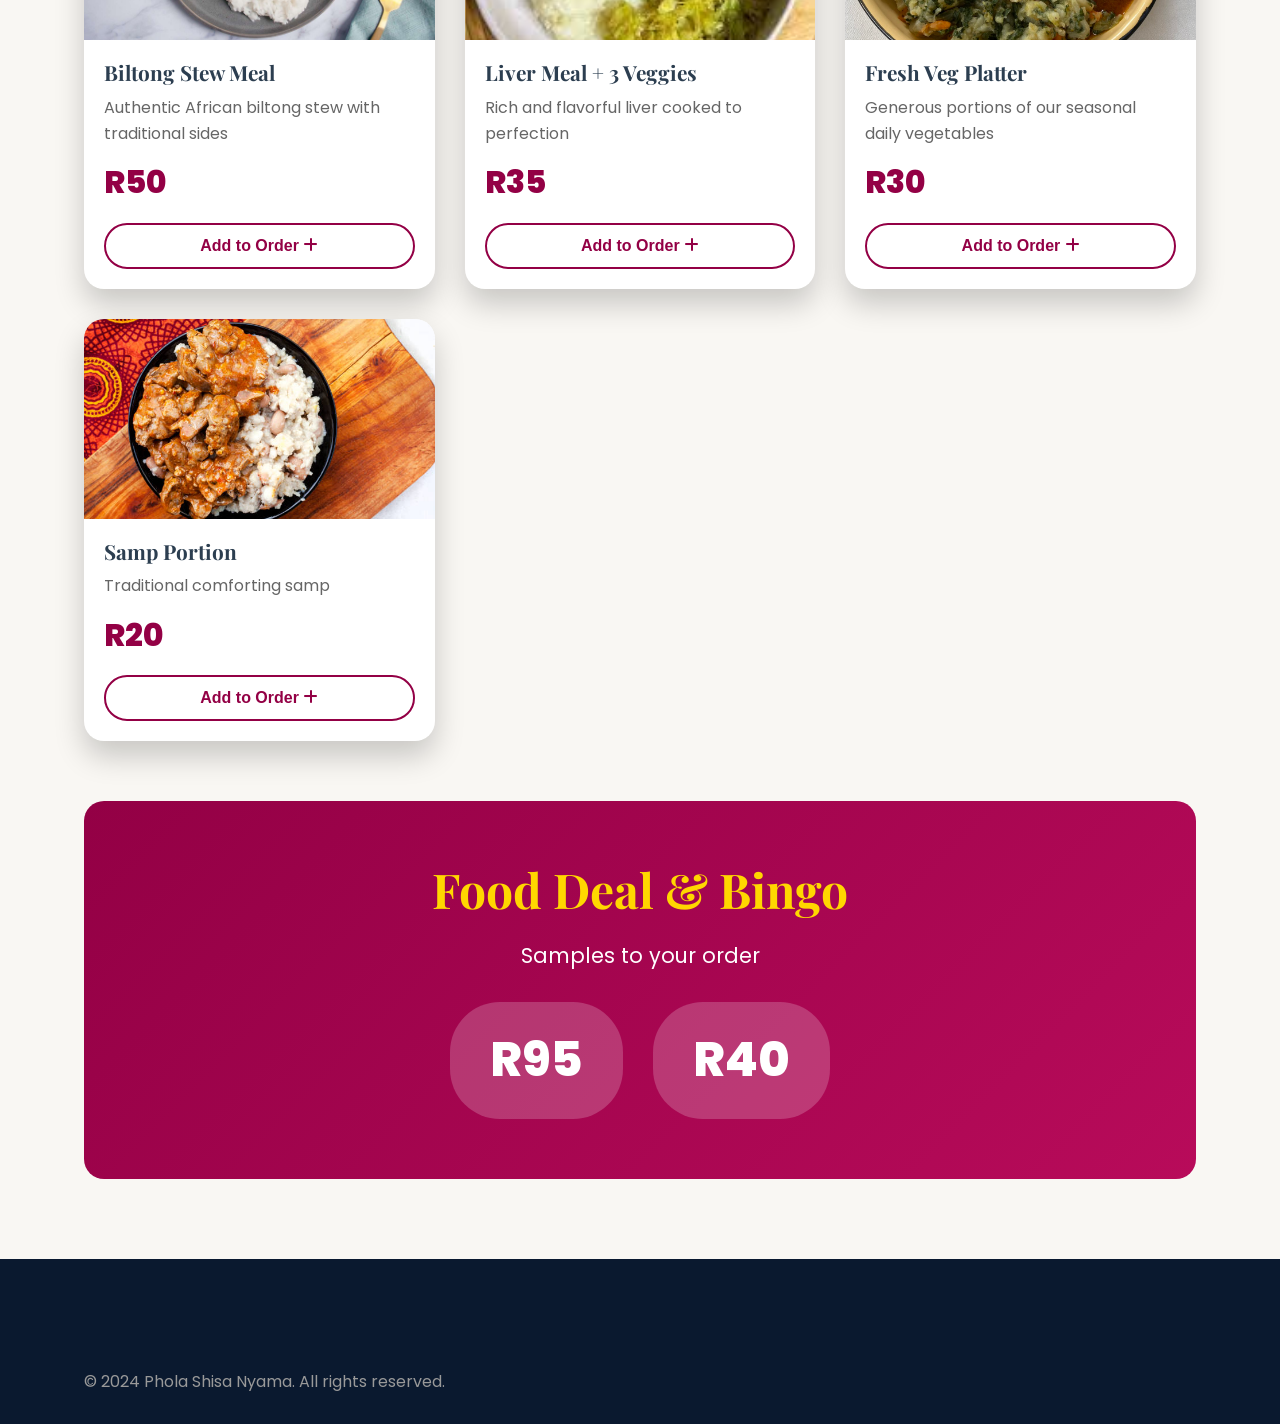
==== commit 948dcaa5: "Phola Shisa Nyama website - Complete restaurant website with hero slider, menu pages, and food anima" ====
--- a/menu.html
+++ b/menu.html
@@ -14,16 +14,32 @@
             <div class="logo">
                 <img src="images/images-removebg-preview.png" alt="Phola Shisa Nyama Logo">
             </div>
-            <ul class="nav-menu">
-                <li><a href="index.html">Home</a></li>
-                <li><a href="menu.html" class="active">Our Menu</a></li>
-                <li><a href="index.html#experience">The Experience</a></li>
-                <li><a href="index.html#contact">Contact</a></li>
-            </ul>
-            <div class="hamburger">
-                <span></span>
-                <span></span>
-                <span></span>
+            
+            <div class="nav-container">
+                <ul class="nav-menu">
+                    <li><a href="index.html">Home</a></li>
+                    <li><a href="menu.html" class="active">Our Menu</a></li>
+                    <li><a href="index.html#experience">The Experience</a></li>
+                    <li><a href="index.html#contact">Contact</a></li>
+                    <li class="mobile-order-btn">
+                        <a href="https://wa.me/27123456789?text=Hi%20Phola%20Shisa%20Nyama,%20I'd%20like%20to%20place%20an%20order!" target="_blank">Order Now <i class="fab fa-whatsapp"></i></a>
+                    </li>
+                </ul>
+                <div class="nav-actions">
+                    <a href="tel:0123456789" class="btn-nav-call"><i class="fas fa-phone-alt"></i> <span>012 345 6789</span></a>
+                    <a href="https://wa.me/27123456789?text=Hi%20Phola%20Shisa%20Nyama,%20I'd%20like%20to%20place%20an%20order!" target="_blank" class="btn-nav-order">Order Now <i class="fab fa-whatsapp"></i></a>
+                </div>
+            </div>
+            
+            <div class="mobile-controls">
+                <a href="https://wa.me/27123456789?text=Hi%20Phola%20Shisa%20Nyama,%20I'd%20like%20to%20place%20an%20order!" target="_blank" class="btn-mobile-order">
+                    <i class="fab fa-whatsapp"></i> Order
+                </a>
+                <div class="hamburger">
+                    <span></span>
+                    <span></span>
+                    <span></span>
+                </div>
             </div>
         </nav>
     </header>
@@ -38,59 +54,107 @@
     <section class="full-menu" style="padding: 80px 0;">
         <div class="container">
             <div class="menu-grid" style="grid-template-columns: repeat(auto-fit, minmax(300px, 1fr));">
-                <div class="menu-item">
-                    <div class="menu-item-image" style="background: linear-gradient(45deg, #930045, #b80b5a); height: 200px;"></div>
-                    <div class="menu-item-content" style="padding: 20px;">
-                        <h3>Prime Rib + 3 Veggies & Gravy</h3>
-                        <p style="color: #666; margin: 10px 0;">Tender prime rib with our signature gravy</p>
+                
+                <div class="menu-item">
+                    <div class="menu-item-image" style="background-image: url('images/menu/rips.png'); background-size: cover; background-position: center; height: 200px;"></div>
+                    <div class="menu-item-content" style="padding: 20px;">
+                        <h3>Prime Ribs + 3 Veggies</h3>
+                        <p style="color: #666; margin: 10px 0;">Tender prime ribs with our signature gravy</p>
                         <div class="price" style="font-size: 2rem; color: #930045; font-weight: 800;">R50</div>
-                    </div>
-                </div>
-                
-                <div class="menu-item">
-                    <div class="menu-item-image" style="background: linear-gradient(45deg, #b80b5a, #930045); height: 200px;"></div>
-                    <div class="menu-item-content" style="padding: 20px;">
-                        <h3>Chicken Meal + 3 Veggies & Gravy</h3>
-                        <p style="color: #666; margin: 10px 0;">Juicy grilled chicken, perfectly spiced</p>
+                        <button class="btn btn-outline add-to-cart-btn" data-name="Prime Ribs + 3 Veggies" data-price="50" style="width: 100%; margin: 15px 0 0 0; border-color: var(--magenta); color: var(--magenta);">Add to Order <i class="fas fa-plus"></i></button>
+                    </div>
+                </div>
+
+                <div class="menu-item">
+                    <div class="menu-item-image" style="background-image: url('images/menu/beef.png'); background-size: cover; background-position: center; height: 200px;"></div>
+                    <div class="menu-item-content" style="padding: 20px;">
+                        <h3>Beef Portion + 3 Veggies</h3>
+                        <p style="color: #666; margin: 10px 0;">Perfectly grilled beef cut</p>
                         <div class="price" style="font-size: 2rem; color: #930045; font-weight: 800;">R47</div>
-                    </div>
-                </div>
-                
-                <div class="menu-item">
-                    <div class="menu-item-image" style="background: linear-gradient(45deg, #930045, #ff8f00); height: 200px;"></div>
-                    <div class="menu-item-content" style="padding: 20px;">
-                        <h3>Beef Stew Meal + 3 Veggies & Gravy</h3>
+                        <button class="btn btn-outline add-to-cart-btn" data-name="Beef Portion + 3 Veggies" data-price="47" style="width: 100%; margin: 15px 0 0 0; border-color: var(--magenta); color: var(--magenta);">Add to Order <i class="fas fa-plus"></i></button>
+                    </div>
+                </div>
+                
+                <div class="menu-item">
+                    <div class="menu-item-image" style="background-image: url('images/menu/mix.jpg'); background-size: cover; background-position: center; height: 200px;"></div>
+                    <div class="menu-item-content" style="padding: 20px;">
+                        <h3>Mixed Meat + 3 Veggies</h3>
+                        <p style="color: #666; margin: 10px 0;">A delicious variety of our best cuts</p>
+                        <div class="price" style="font-size: 2rem; color: #930045; font-weight: 800;">R55</div>
+                        <button class="btn btn-outline add-to-cart-btn" data-name="Mixed Meat + 3 Veggies" data-price="55" style="width: 100%; margin: 15px 0 0 0; border-color: var(--magenta); color: var(--magenta);">Add to Order <i class="fas fa-plus"></i></button>
+                    </div>
+                </div>
+                
+                <div class="menu-item">
+                    <div class="menu-item-image" style="background-image: url('images/menu/beefstew.png'); background-size: cover; background-position: center; height: 200px;"></div>
+                    <div class="menu-item-content" style="padding: 20px;">
+                        <h3>Beef Stew Meal</h3>
                         <p style="color: #666; margin: 10px 0;">Slow-cooked beef stew, rich and hearty</p>
                         <div class="price" style="font-size: 2rem; color: #930045; font-weight: 800;">R45</div>
-                    </div>
-                </div>
-                
-                <div class="menu-item">
-                    <div class="menu-item-image" style="background: linear-gradient(45deg, #b80b5a, #ff8f00); height: 200px;"></div>
-                    <div class="menu-item-content" style="padding: 20px;">
-                        <h3>Wors Meat + 3 Veggies & Gravy</h3>
+                        <button class="btn btn-outline add-to-cart-btn" data-name="Beef Stew Meal" data-price="45" style="width: 100%; margin: 15px 0 0 0; border-color: var(--magenta); color: var(--magenta);">Add to Order <i class="fas fa-plus"></i></button>
+                    </div>
+                </div>
+                
+                <div class="menu-item">
+                    <div class="menu-item-image" style="background-image: url('images/menu/voers.jpg'); background-size: cover; background-position: center; height: 200px;"></div>
+                    <div class="menu-item-content" style="padding: 20px;">
+                        <h3>Wors Meat + 3 Veggies</h3>
                         <p style="color: #666; margin: 10px 0;">Traditional South African boerewors</p>
                         <div class="price" style="font-size: 2rem; color: #930045; font-weight: 800;">R35</div>
-                    </div>
-                </div>
-                
-                <div class="menu-item">
-                    <div class="menu-item-image" style="background: linear-gradient(45deg, #930045, #d32f2f); height: 200px;"></div>
-                    <div class="menu-item-content" style="padding: 20px;">
-                        <h3>Hamburger + 3 Veggies & Gravy</h3>
-                        <p style="color: #666; margin: 10px 0;">Hand-formed beef patty with all the trimmings</p>
-                        <div class="price" style="font-size: 2rem; color: #930045; font-weight: 800;">R40</div>
-                    </div>
-                </div>
-                
-                <div class="menu-item">
-                    <div class="menu-item-image" style="background: linear-gradient(45deg, #b80b5a, #d32f2f); height: 200px;"></div>
-                    <div class="menu-item-content" style="padding: 20px;">
-                        <h3>Polo Shrimp Niyama Meal</h3>
-                        <p style="color: #666; margin: 10px 0;">Specialty chicken & shrimp combo</p>
-                        <div class="price" style="font-size: 2rem; color: #930045; font-weight: 800;">R47</div>
-                    </div>
-                </div>
+                        <button class="btn btn-outline add-to-cart-btn" data-name="Wors Meat + 3 Veggies" data-price="35" style="width: 100%; margin: 15px 0 0 0; border-color: var(--magenta); color: var(--magenta);">Add to Order <i class="fas fa-plus"></i></button>
+                    </div>
+                </div>
+                
+                <div class="menu-item">
+                    <div class="menu-item-image" style="background-image: url('images/menu/braais.jpg'); background-size: cover; background-position: center; height: 200px;"></div>
+                    <div class="menu-item-content" style="padding: 20px;">
+                        <h3>Braai Plate</h3>
+                        <p style="color: #666; margin: 10px 0;">Premium mixed grill for the ultimate braai experience</p>
+                        <div class="price" style="font-size: 2rem; color: #930045; font-weight: 800;">R60</div>
+                        <button class="btn btn-outline add-to-cart-btn" data-name="Braai Plate" data-price="60" style="width: 100%; margin: 15px 0 0 0; border-color: var(--magenta); color: var(--magenta);">Add to Order <i class="fas fa-plus"></i></button>
+                    </div>
+                </div>
+                
+                <div class="menu-item">
+                    <div class="menu-item-image" style="background-image: url('images/menu/african-biltong-stew.jpg'); background-size: cover; background-position: center; height: 200px;"></div>
+                    <div class="menu-item-content" style="padding: 20px;">
+                        <h3>Biltong Stew Meal</h3>
+                        <p style="color: #666; margin: 10px 0;">Authentic African biltong stew with traditional sides</p>
+                        <div class="price" style="font-size: 2rem; color: #930045; font-weight: 800;">R50</div>
+                        <button class="btn btn-outline add-to-cart-btn" data-name="Biltong Stew Meal" data-price="50" style="width: 100%; margin: 15px 0 0 0; border-color: var(--magenta); color: var(--magenta);">Add to Order <i class="fas fa-plus"></i></button>
+                    </div>
+                </div>
+
+                <div class="menu-item">
+                    <div class="menu-item-image" style="background-image: url('images/menu/liver.jpg'); background-size: cover; background-position: center; height: 200px;"></div>
+                    <div class="menu-item-content" style="padding: 20px;">
+                        <h3>Liver Meal + 3 Veggies</h3>
+                        <p style="color: #666; margin: 10px 0;">Rich and flavorful liver cooked to perfection</p>
+                        <div class="price" style="font-size: 2rem; color: #930045; font-weight: 800;">R35</div>
+                        <button class="btn btn-outline add-to-cart-btn" data-name="Liver Meal + 3 Veggies" data-price="35" style="width: 100%; margin: 15px 0 0 0; border-color: var(--magenta); color: var(--magenta);">Add to Order <i class="fas fa-plus"></i></button>
+                    </div>
+                </div>
+
+                <div class="menu-item">
+                    <div class="menu-item-image" style="background-image: url('images/menu/platveg.jpg'); background-size: cover; background-position: center; height: 200px;"></div>
+                    <div class="menu-item-content" style="padding: 20px;">
+                        <h3>Fresh Veg Platter</h3>
+                        <p style="color: #666; margin: 10px 0;">Generous portions of our seasonal daily vegetables</p>
+                        <div class="price" style="font-size: 2rem; color: #930045; font-weight: 800;">R30</div>
+                        <button class="btn btn-outline add-to-cart-btn" data-name="Fresh Veg Platter" data-price="30" style="width: 100%; margin: 15px 0 0 0; border-color: var(--magenta); color: var(--magenta);">Add to Order <i class="fas fa-plus"></i></button>
+                    </div>
+                </div>
+
+                <div class="menu-item">
+                    <div class="menu-item-image" style="background-image: url('images/menu/samp.jpg'); background-size: cover; background-position: center; height: 200px;"></div>
+                    <div class="menu-item-content" style="padding: 20px;">
+                        <h3>Samp Portion</h3>
+                        <p style="color: #666; margin: 10px 0;">Traditional comforting samp</p>
+                        <div class="price" style="font-size: 2rem; color: #930045; font-weight: 800;">R20</div>
+                        <button class="btn btn-outline add-to-cart-btn" data-name="Samp Portion" data-price="20" style="width: 100%; margin: 15px 0 0 0; border-color: var(--magenta); color: var(--magenta);">Add to Order <i class="fas fa-plus"></i></button>
+                    </div>
+                </div>
+
             </div>
             
             <div class="special-deal" style="background: linear-gradient(135deg, #930045, #b80b5a); padding: 60px; border-radius: 20px; text-align: center; margin-top: 60px;">
@@ -112,6 +176,32 @@
         </div>
     </footer>
 
+    <div class="floating-cart" id="cartBtn">
+        <i class="fas fa-shopping-cart"></i>
+        <span class="cart-count" id="cartCount">0</span>
+    </div>
+
+    <div class="cart-overlay" id="cartOverlay"></div>
+
+    <div class="cart-drawer" id="cartDrawer">
+        <div class="cart-header">
+            <h2>Your Order</h2>
+            <button class="close-cart" id="closeCartBtn"><i class="fas fa-times"></i></button>
+        </div>
+        <div class="cart-items" id="cartItems">
+            <div class="empty-cart-msg">Your cart is empty. Add some delicious meals!</div>
+        </div>
+        <div class="cart-footer">
+            <div class="cart-total">
+                <span>Total:</span>
+                <span id="cartTotalValue">R0</span>
+            </div>
+            <button class="btn btn-primary checkout-btn" id="checkoutBtn" style="width: 100%; margin: 0;">
+                Order via WhatsApp <i class="fab fa-whatsapp"></i>
+            </button>
+        </div>
+    </div>
+
     <script src="js/script.js"></script>
 </body>
 </html>
--- a/css/style.css
+++ b/css/style.css
@@ -1437,4 +1437,252 @@
     .stat-number {
         font-size: 3rem;
     }
+}
+
+/* Hide the mobile order button on desktop screens */
+.mobile-order-btn {
+    display: none;
+}
+
+/* Show and style the mobile order button on phone screens */
+@media (max-width: 992px) {
+    .mobile-order-btn {
+        display: block;
+        margin-top: 15px;
+        padding: 0 15px;
+    }
+    
+    .nav-menu.active .mobile-order-btn a {
+        background: var(--gold);
+        color: var(--magenta-dark);
+        border-radius: 50px;
+        text-align: center;
+        font-weight: 700;
+        padding: 12px;
+        display: flex;
+        justify-content: center;
+        align-items: center;
+        gap: 8px;
+        box-shadow: 0 5px 15px rgba(0,0,0,0.2);
+    }
+    
+    .nav-menu.active .mobile-order-btn a::after {
+        display: none; /* Removes the underline animation on the button */
+    }
+}
+
+/* Hide mobile controls container setup on desktop */
+.mobile-controls {
+    display: none;
+    align-items: center;
+    gap: 15px;
+}
+
+.btn-mobile-order {
+    display: none;
+}
+
+/* Show and style on mobile screens */
+@media (max-width: 992px) {
+    .mobile-controls {
+        display: flex; /* Shows the container */
+    }
+    
+    .btn-mobile-order {
+        display: flex;
+        align-items: center;
+        gap: 6px;
+        background: var(--gold);
+        color: var(--magenta-dark);
+        text-decoration: none;
+        padding: 8px 16px;
+        border-radius: 50px;
+        font-weight: 700;
+        font-size: 0.9rem;
+        box-shadow: 0 4px 10px rgba(0,0,0,0.15);
+        transition: transform 0.2s ease;
+    }
+    
+    .btn-mobile-order:active {
+        transform: scale(0.95);
+    }
+}
+
+/* ===== CART DRAWER & CHECKOUT ===== */
+.floating-cart {
+    position: fixed;
+    bottom: 30px;
+    left: 30px; /* Kept on the left so it doesn't overlap back-to-top */
+    width: 60px;
+    height: 60px;
+    background: var(--gold);
+    color: var(--magenta-dark);
+    border-radius: 50%;
+    display: flex;
+    align-items: center;
+    justify-content: center;
+    font-size: 1.5rem;
+    cursor: pointer;
+    box-shadow: 0 10px 25px rgba(0,0,0,0.2);
+    z-index: 998;
+    transition: transform 0.3s cubic-bezier(0.175, 0.885, 0.32, 1.275);
+}
+
+.floating-cart:hover {
+    transform: scale(1.1);
+}
+
+.cart-count {
+    position: absolute;
+    top: -5px;
+    right: -5px;
+    background: var(--primary-color);
+    color: var(--white);
+    font-size: 0.8rem;
+    font-weight: 700;
+    width: 24px;
+    height: 24px;
+    border-radius: 50%;
+    display: flex;
+    align-items: center;
+    justify-content: center;
+    border: 2px solid var(--white);
+    transition: transform 0.2s ease;
+}
+
+.cart-count.pop {
+    transform: scale(1.5);
+}
+
+.cart-overlay {
+    position: fixed;
+    top: 0;
+    left: 0;
+    width: 100%;
+    height: 100%;
+    background: rgba(0, 0, 0, 0.6);
+    backdrop-filter: blur(3px);
+    z-index: 1002;
+    opacity: 0;
+    visibility: hidden;
+    transition: all 0.3s ease;
+}
+
+.cart-overlay.active {
+    opacity: 1;
+    visibility: visible;
+}
+
+.cart-drawer {
+    position: fixed;
+    top: 0;
+    right: -400px;
+    width: 100%;
+    max-width: 400px;
+    height: 100vh;
+    background: var(--white);
+    z-index: 1003;
+    box-shadow: -5px 0 30px rgba(0,0,0,0.1);
+    display: flex;
+    flex-direction: column;
+    transition: right 0.4s cubic-bezier(0.25, 0.46, 0.45, 0.94);
+}
+
+.cart-drawer.active {
+    right: 0;
+}
+
+.cart-header {
+    padding: 20px;
+    border-bottom: 1px solid #eee;
+    display: flex;
+    justify-content: space-between;
+    align-items: center;
+}
+
+.cart-header h2 {
+    font-size: 1.5rem;
+    color: var(--magenta);
+    margin: 0;
+}
+
+.close-cart {
+    background: none;
+    border: none;
+    font-size: 1.5rem;
+    color: var(--text-light);
+    cursor: pointer;
+    transition: color 0.2s ease;
+}
+
+.close-cart:hover {
+    color: var(--primary-color);
+}
+
+.cart-items {
+    flex: 1;
+    overflow-y: auto;
+    padding: 20px;
+}
+
+.empty-cart-msg {
+    text-align: center;
+    color: var(--text-light);
+    margin-top: 50px;
+    font-style: italic;
+}
+
+.cart-item {
+    display: flex;
+    justify-content: space-between;
+    align-items: center;
+    padding-bottom: 15px;
+    margin-bottom: 15px;
+    border-bottom: 1px solid #eee;
+}
+
+.cart-item-info h4 {
+    font-size: 0.95rem;
+    color: var(--dark-color);
+    margin-bottom: 5px;
+}
+
+.cart-item-price {
+    color: var(--magenta);
+    font-weight: 600;
+}
+
+.cart-item-controls {
+    display: flex;
+    align-items: center;
+    gap: 10px;
+}
+
+.qty-btn {
+    background: #f0f0f0;
+    border: none;
+    width: 25px;
+    height: 25px;
+    border-radius: 5px;
+    cursor: pointer;
+    font-weight: bold;
+}
+
+.qty-btn:hover {
+    background: var(--gold);
+}
+
+.cart-footer {
+    padding: 20px;
+    background: var(--light-color);
+    border-top: 1px solid #eee;
+}
+
+.cart-total {
+    display: flex;
+    justify-content: space-between;
+    font-size: 1.5rem;
+    font-weight: 800;
+    color: var(--dark-color);
+    margin-bottom: 20px;
 }
